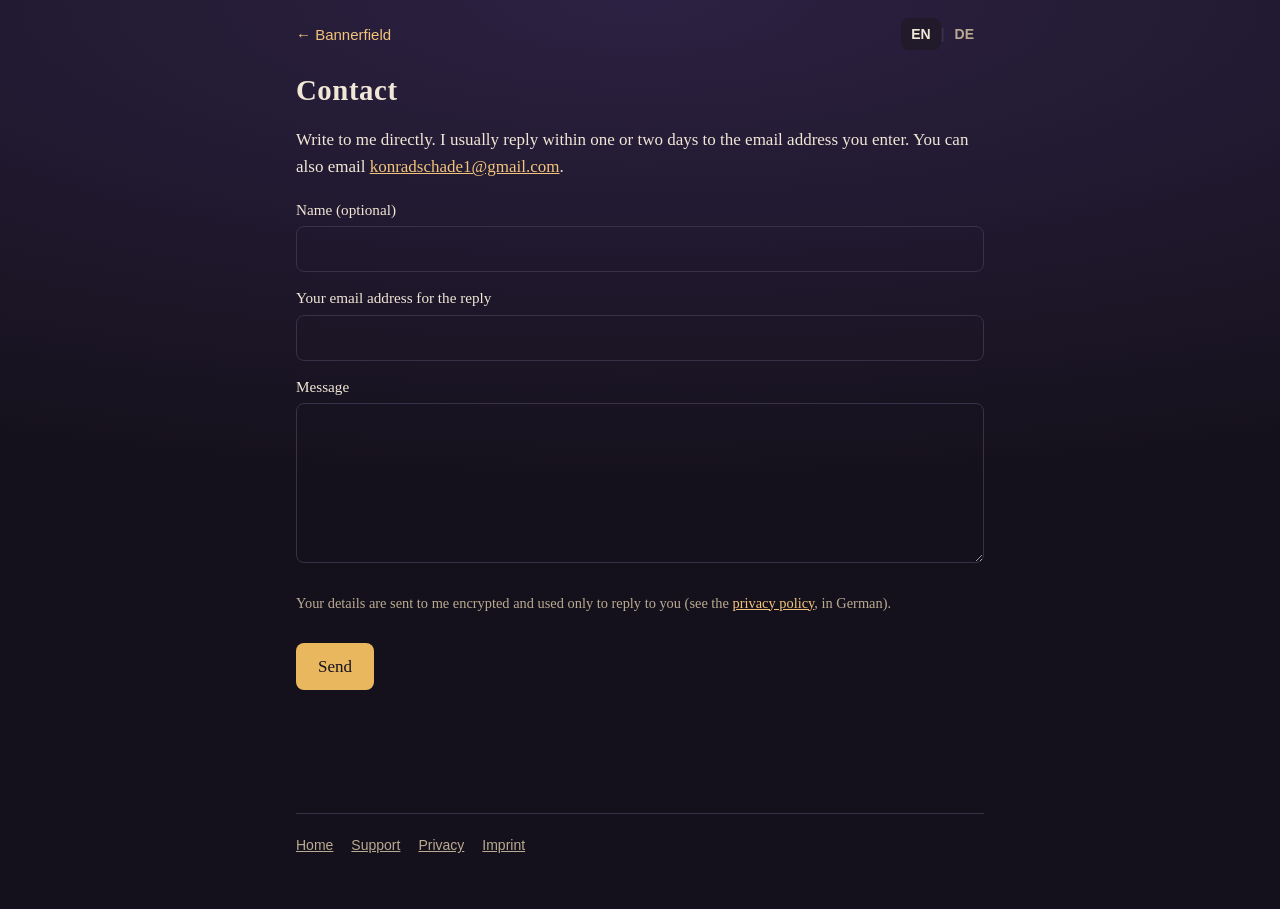
==== contact/index.html @ 10cefeac "Englische Startseite, deutsche Fassung unter /de/, eigener App-Store-Knopf, Video und Spielszenen au" ====
<!doctype html>
<html lang="en">
<head>
<meta charset="utf-8">
<meta name="viewport" content="width=device-width, initial-scale=1">
<title>Contact – Bannerfield</title>
<meta name="theme-color" content="#15111c">
<link rel="alternate" hreflang="en" href="https://konradschade.github.io/bannerfield/contact/">
<link rel="alternate" hreflang="de" href="https://konradschade.github.io/bannerfield/kontakt/">
<link rel="stylesheet" href="../style.css">
<link rel="icon" href="../icon.png">
<style>
form { display: grid; gap: 14px; margin-top: 16px; }
label { display: grid; gap: 4px; font-size: 0.95rem; }
input, textarea { font: inherit; padding: 10px 12px; border: 1px solid var(--line); border-radius: 8px; background: transparent; color: var(--ink); }
textarea { min-height: 160px; resize: vertical; }
button { justify-self: start; font: inherit; padding: 10px 22px; border: 0; border-radius: 8px; background: var(--accent); color: var(--bg); cursor: pointer; }
button:disabled { opacity: 0.6; cursor: default; }
.hint { color: var(--muted); font-size: 0.9rem; }
#status { min-height: 1.6em; }
.trap { position: absolute; left: -9999px; }
</style>
</head>
<body>
<main>
  <header class="topbar">
    <a class="back" href="../">← Bannerfield</a>
    <nav class="lang" aria-label="Language">
      <a href="./" lang="en" aria-current="page">EN</a>|<a href="../kontakt/" lang="de" hreflang="de">DE</a>
    </nav>
  </header>
  <h1>Contact</h1>
  <p>Write to me directly. I usually reply within one or two days to the email address you enter.
  You can also email <a href="mailto:konradschade1@gmail.com">konradschade1@gmail.com</a>.</p>
  <form id="f">
    <label>Name (optional)<input id="name" name="name" autocomplete="name" maxlength="80"></label>
    <label>Your email address for the reply<input id="mail" name="mail" type="email" required autocomplete="email" maxlength="120"></label>
    <label>Message<textarea id="msg" name="msg" required maxlength="3000"></textarea></label>
    <input class="trap" id="web" name="web" tabindex="-1" autocomplete="off" aria-hidden="true">
    <p class="hint">Your details are sent to me encrypted and used only to reply to you
    (see the <a href="../datenschutz/">privacy policy</a>, in German).</p>
    <button id="send" type="submit">Send</button>
    <p id="status" role="status"></p>
  </form>
  <footer>
    <nav aria-label="Footer">
      <a href="../">Home</a><a href="../support/">Support</a><a href="../datenschutz/">Privacy</a><a href="../impressum/">Imprint</a>
    </nav>
  </footer>
</main>
<script>
const f = document.getElementById("f"), st = document.getElementById("status"), btn = document.getElementById("send");
f.addEventListener("submit", async (e) => {
  e.preventDefault();
  if (document.getElementById("web").value) return;  // Spam-Falle
  const name = document.getElementById("name").value.trim();
  const mail = document.getElementById("mail").value.trim();
  const msg = document.getElementById("msg").value.trim();
  if (!mail || !msg) { st.textContent = "Please enter your email address and a message."; return; }
  btn.disabled = true; st.textContent = "Sending …";
  try {
    const r = await fetch("https://ntfy.sh/bannerfield-fb-828cbc5eca8b1c7e", {
      method: "POST",
      headers: { "Title": "Website-Kontakt (EN)", "Tags": "envelope" },
      body: "Von: " + (name || "(ohne Name)") + " <" + mail + ">\n\n" + msg
    });
    if (!r.ok) throw new Error(r.status);
    f.reset(); st.textContent = "Thank you, your message has arrived.";
  } catch (err) {
    st.textContent = "Sending failed. Please email me at konradschade1@gmail.com.";
  } finally { btn.disabled = false; }
});
</script>
</body>
</html>
---- style.css ----
/* Bannerfield-Website: immer dunkel, mobil zuerst, keine externen Schriften oder Dienste */
:root {
  color-scheme: dark;
  --bg: #15111c; --bg2: #201a2b; --ink: #f0e7d6; --muted: #b9ab92; --line: #3a3047;
  --accent: #e8b75e; --link: #f2c47c;
  --serif: "Iowan Old Style", "Palatino Linotype", Palatino, Georgia, serif;
  --sans: -apple-system, BlinkMacSystemFont, "Segoe UI", Roboto, Helvetica, Arial, sans-serif;
}
* { box-sizing: border-box; }
html { -webkit-text-size-adjust: 100%; background: var(--bg); }
body {
  margin: 0; color: var(--ink); font: 17px/1.6 var(--serif); overflow-wrap: break-word;
  background: var(--bg) radial-gradient(ellipse 120% 480px at 50% 0, #2c2142 0%, rgba(21, 17, 28, 0) 100%) no-repeat;
}
main { max-width: 720px; margin: 0 auto; padding: 12px 16px 40px; }
img, video { max-width: 100%; }
a { color: var(--link); }
h1, h2, h3 { line-height: 1.25; letter-spacing: 0.02em; }
h1 { font-size: 1.8rem; margin: 0.6em 0 0.4em; }
h2 { font-size: 1.3rem; margin: 2em 0 0.5em; color: var(--accent); }
h3 { font-size: 1.05rem; margin: 1.6em 0 0.3em; }

/* Kopfzeile: Zurück-Link links, Sprachumschalter EN | DE rechts */
.topbar { display: flex; align-items: center; gap: 12px; min-height: 44px; font: 15px/1.4 var(--sans); }
.topbar .back { text-decoration: none; }
.lang { margin-left: auto; display: flex; align-items: center; font: 600 14px/1 var(--sans); color: var(--line); }
.lang a { padding: 9px 10px; border-radius: 8px; text-decoration: none; color: var(--muted); }
.lang a:hover { color: var(--ink); }
.lang a[aria-current] { color: var(--ink); background: var(--bg2); }

/* Kopf der Startseite */
.hero { text-align: center; }
.hero h1 { margin: 0; }
.logo { display: block; width: 100%; max-width: 520px; height: auto; margin: 0 auto; }
.pitch { font-size: 1.3rem; line-height: 1.4; margin: 6px auto 22px; max-width: 26ch; }

/* Eigener App-Store-Knopf (kein nachgeladenes Badge) */
.appstore {
  display: inline-flex; align-items: center; gap: 10px; min-height: 58px; padding: 8px 22px 8px 16px;
  background: #000; color: #fff; border: 1px solid #a6a6a6; border-radius: 13px;
  font-family: var(--sans); text-decoration: none; text-align: left;
  box-shadow: 0 6px 20px rgba(0, 0, 0, 0.35); transition: transform 0.12s, border-color 0.12s;
}
.appstore:hover { border-color: #fff; }
.appstore:active { transform: scale(0.97); }
.appstore:focus-visible { outline: 3px solid var(--accent); outline-offset: 3px; }
.appstore svg { width: 30px; height: 30px; flex: none; fill: currentColor; margin-top: -4px; }
.appstore span { display: flex; flex-direction: column; line-height: 1.05; }
.appstore small { font-size: 12px; font-weight: 500; letter-spacing: 0.01em; }
.appstore b { font-size: 25px; font-weight: 600; letter-spacing: -0.01em; }
.facts { margin: 14px 0 0; color: var(--muted); font: 14px/1.5 var(--sans); }
.facts span, .nw { white-space: nowrap; }

/* Video und Spielszenen */
.media { margin: 36px 0 0; }
.video { margin: 0 auto; width: min(100%, 300px, 34vh); }
.video video {
  display: block; width: 100%; height: auto; aspect-ratio: 720 / 1560;
  background: #000; border-radius: 22px; border: 1px solid var(--line);
  box-shadow: 0 10px 30px rgba(0, 0, 0, 0.45);
}
.media figcaption { margin-top: 10px; text-align: center; color: var(--muted); font: 14px/1.4 var(--sans); }
.shots { display: grid; grid-template-columns: 1fr 1fr; gap: 8px; margin-top: 28px; }
.shots a:first-child { grid-column: 1 / -1; }
.shots img {
  display: block; width: 100%; height: auto; aspect-ratio: 4 / 3; object-fit: cover;
  border-radius: 10px; border: 1px solid var(--line);
}

/* Beschreibung und Stichpunkte */
.features { list-style: none; padding: 0; margin: 20px 0; display: grid; gap: 10px; }
.features li {
  position: relative; padding: 12px 14px 12px 42px;
  background: var(--bg2); border: 1px solid var(--line); border-radius: 12px;
  font-size: 16px; line-height: 1.45; color: var(--muted);
}
.features li::before {
  content: ""; position: absolute; left: 17px; top: 19px; width: 10px; height: 10px;
  background: var(--accent); transform: rotate(45deg);
}
.features b { display: block; color: var(--ink); font-size: 17px; }
@media (min-width: 600px) {
  .features { grid-template-columns: 1fr 1fr; }
}

/* Hinweis auf Unterseiten (z. B. englischer Hinweis über Impressum/Datenschutz) */
.note {
  padding: 10px 14px; border: 1px solid var(--line); border-radius: 10px; background: var(--bg2);
  color: var(--muted); font: 14px/1.5 var(--sans);
}

/* Fußzeile */
footer {
  margin-top: 48px; padding-top: 16px; border-top: 1px solid var(--line);
  color: var(--muted); font: 14px/1.6 var(--sans);
}
footer nav { display: flex; flex-wrap: wrap; gap: 2px 18px; margin-bottom: 8px; }
footer nav a { padding: 4px 0; }
footer a { color: var(--muted); }
footer a:hover { color: var(--ink); }
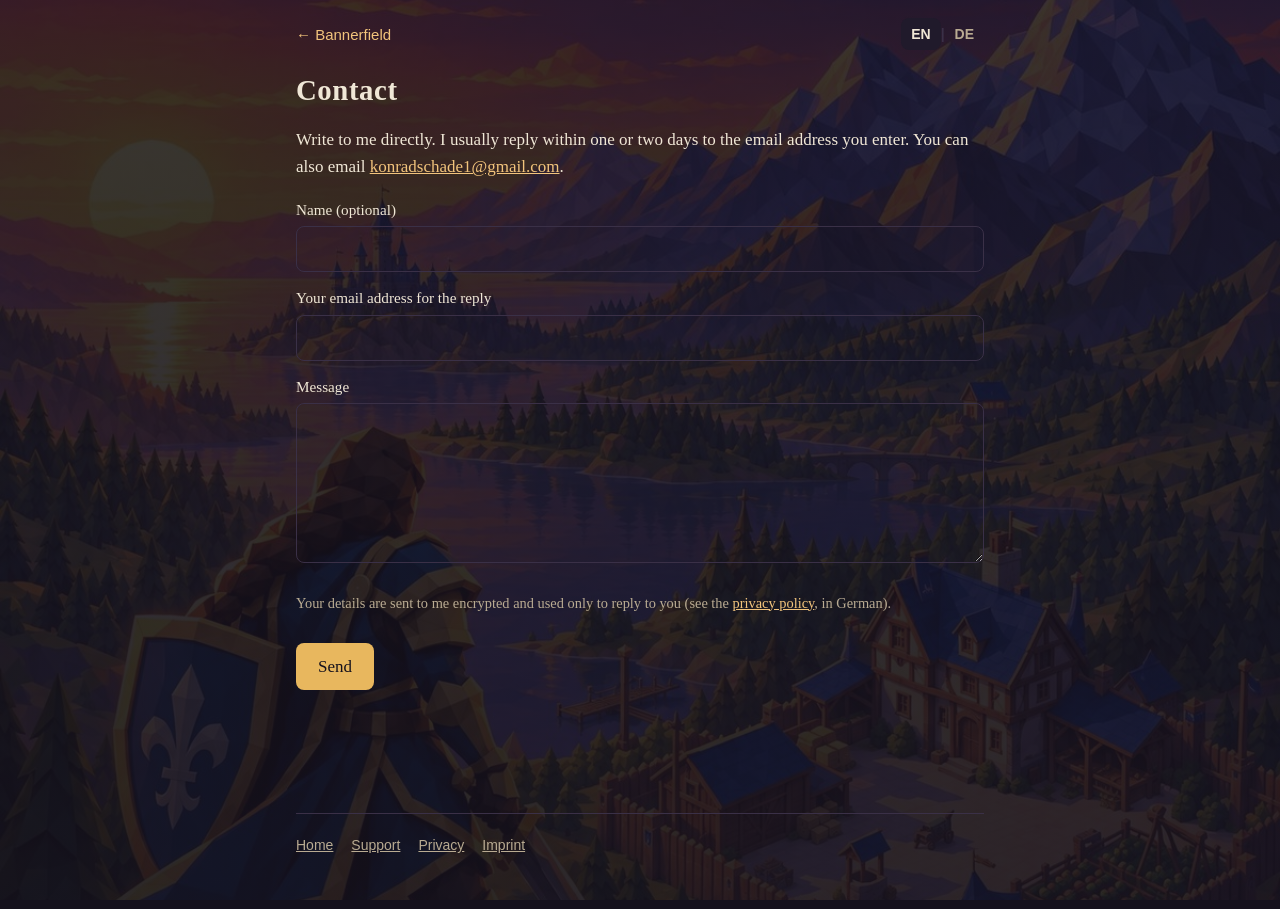
==== commit 148ab004: "Neue Low-Poly-Fahne und Low-Poly-Hintergrund (Titelbild des Spiels) - Startseite: Titelbild (Abendhi" ====
--- a/contact/index.html
+++ b/contact/index.html
@@ -7,7 +7,7 @@
 <meta name="theme-color" content="#15111c">
 <link rel="alternate" hreflang="en" href="https://konradschade.github.io/bannerfield/contact/">
 <link rel="alternate" hreflang="de" href="https://konradschade.github.io/bannerfield/kontakt/">
-<link rel="stylesheet" href="../style.css">
+<link rel="stylesheet" href="../style.css?v=2">
 <link rel="icon" href="../icon.png">
 <style>
 form { display: grid; gap: 14px; margin-top: 16px; }
--- a/style.css
+++ b/style.css
@@ -10,8 +10,25 @@
 html { -webkit-text-size-adjust: 100%; background: var(--bg); }
 body {
   margin: 0; color: var(--ink); font: 17px/1.6 var(--serif); overflow-wrap: break-word;
-  background: var(--bg) radial-gradient(ellipse 120% 480px at 50% 0, #2c2142 0%, rgba(21, 17, 28, 0) 100%) no-repeat;
+  background: transparent; position: relative; min-height: 100vh;
 }
+/* Low-Poly-Hintergrund: das Titelbild des Spiels, hinter der ganzen Seite stark abgedunkelt (fest, scrollt nicht mit) */
+body::before {
+  content: ""; position: fixed; inset: 0; z-index: -2; pointer-events: none;
+  background: linear-gradient(rgba(21, 17, 28, 0.84), rgba(21, 17, 28, 0.9)), url("media/bg_title.jpg") center 30% / cover no-repeat;
+}
+/* Startseite: oben das Titelbild in voller Farbe (Abendhimmel, Berge, Heldin), läuft nach unten ins Dunkle aus */
+.sky {
+  position: absolute; top: 0; left: 0; right: 0; z-index: -1; pointer-events: none;
+  height: clamp(600px, 158vw, 1000px);
+  background:
+    linear-gradient(to bottom, rgba(21, 17, 28, 0.25) 0%, rgba(21, 17, 28, 0) 18%, rgba(21, 17, 28, 0.12) 45%,
+      rgba(21, 17, 28, 0.72) 74%, rgba(21, 17, 28, 0.9) 100%),
+    url("media/bg_title.jpg") center 12% / cover no-repeat;
+}
+.home .pitch, .home .facts { text-shadow: 0 1px 2px rgba(0, 0, 0, 0.75), 0 2px 14px rgba(0, 0, 0, 0.55); }
+.home .facts { color: var(--ink); }
+.home .lang a[aria-current] { background: rgba(21, 17, 28, 0.6); }
 main { max-width: 720px; margin: 0 auto; padding: 12px 16px 40px; }
 img, video { max-width: 100%; }
 a { color: var(--link); }
@@ -31,7 +48,7 @@
 /* Kopf der Startseite */
 .hero { text-align: center; }
 .hero h1 { margin: 0; }
-.logo { display: block; width: 100%; max-width: 520px; height: auto; margin: 0 auto; }
+.logo { display: block; width: 100%; max-width: 560px; height: auto; margin: 4px auto 0; filter: drop-shadow(0 8px 18px rgba(0, 0, 0, 0.45)); }
 .pitch { font-size: 1.3rem; line-height: 1.4; margin: 6px auto 22px; max-width: 26ch; }
 
 /* Eigener App-Store-Knopf (kein nachgeladenes Badge) */
@@ -71,7 +88,7 @@
 .features { list-style: none; padding: 0; margin: 20px 0; display: grid; gap: 10px; }
 .features li {
   position: relative; padding: 12px 14px 12px 42px;
-  background: var(--bg2); border: 1px solid var(--line); border-radius: 12px;
+  background: rgba(32, 26, 43, 0.82); border: 1px solid var(--line); border-radius: 12px;
   font-size: 16px; line-height: 1.45; color: var(--muted);
 }
 .features li::before {
